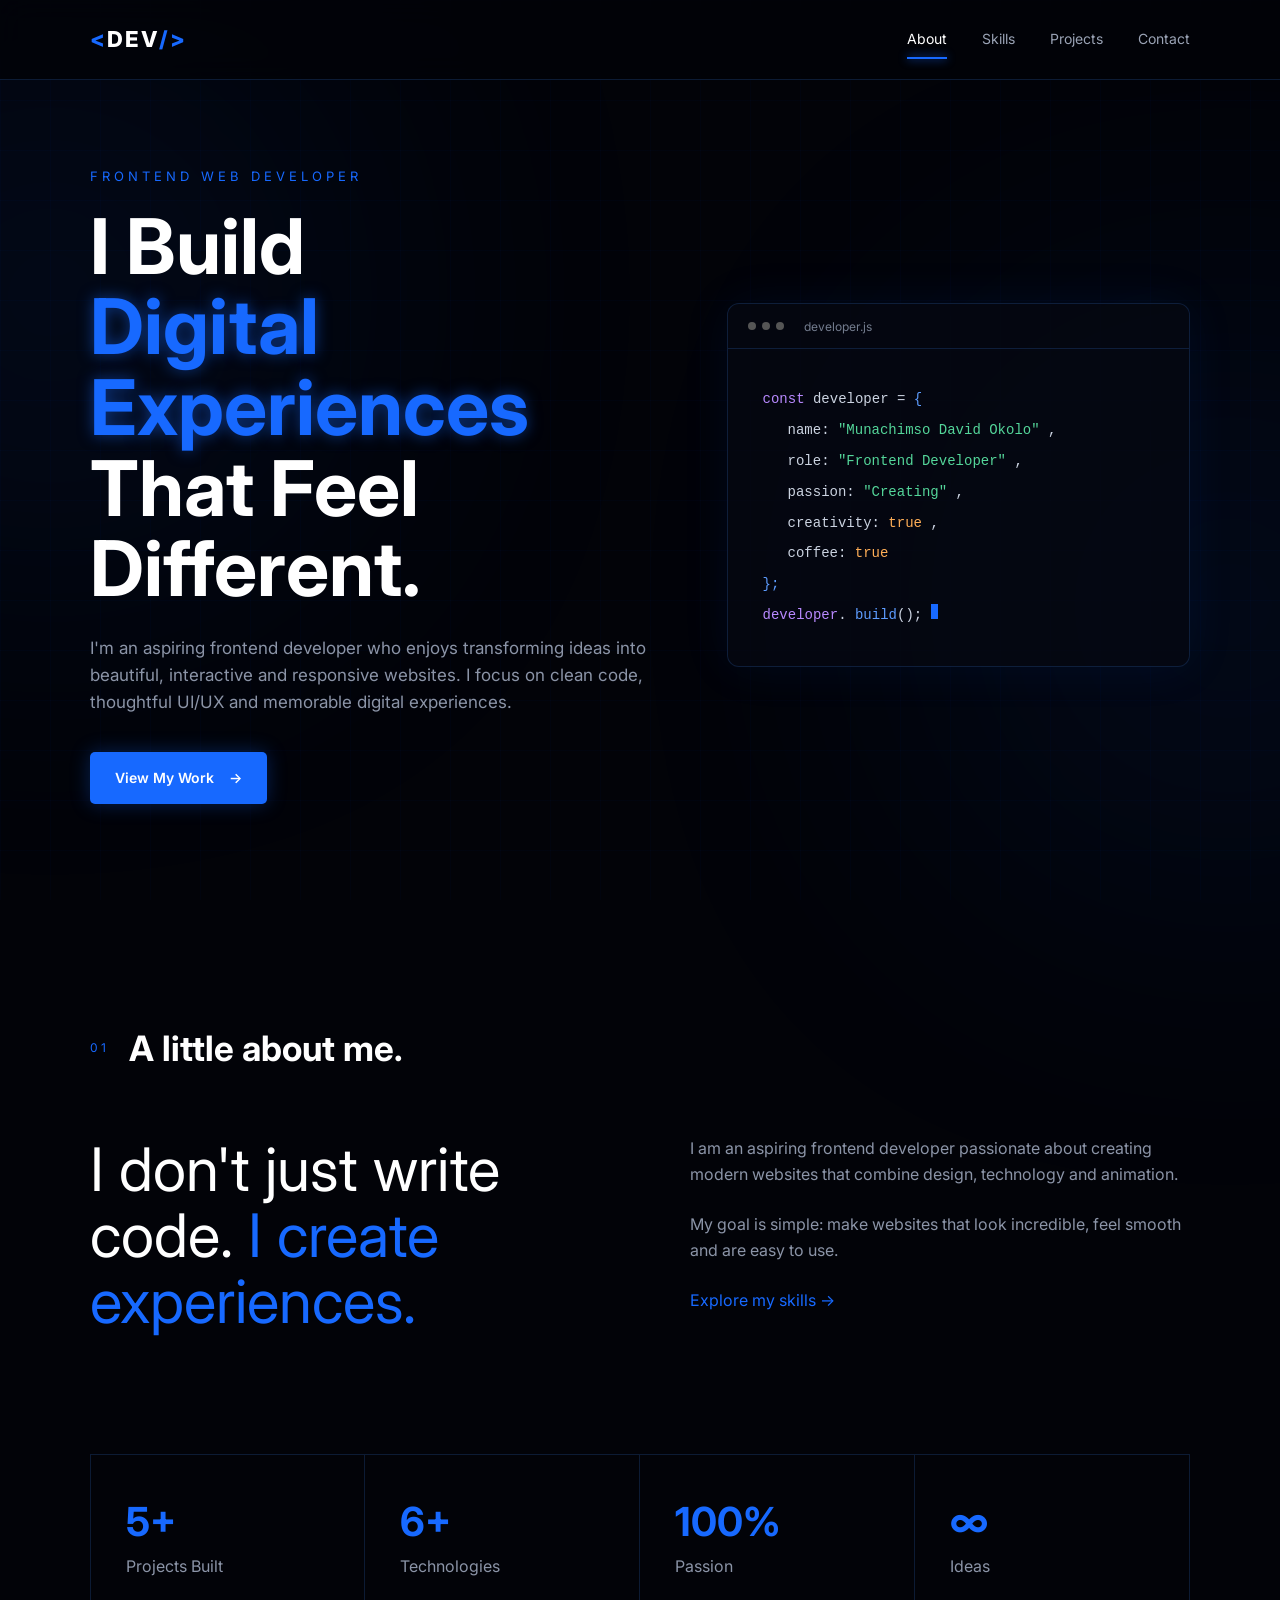
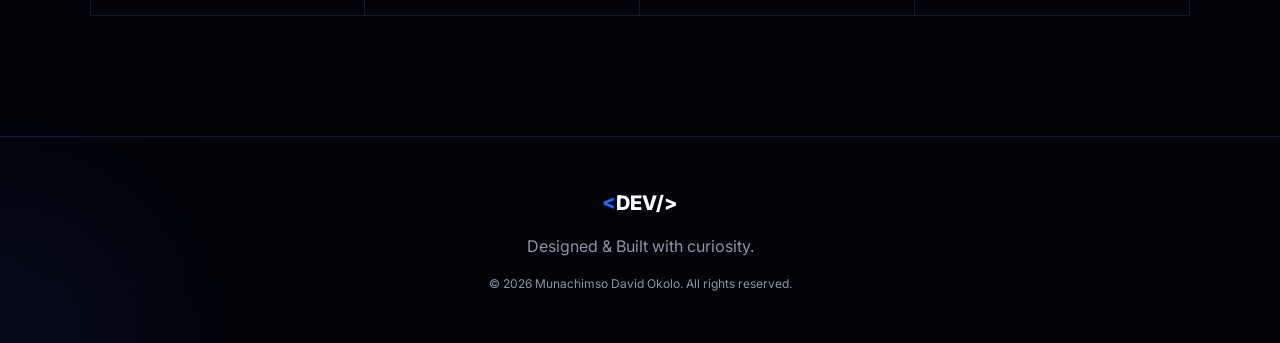
==== index.html @ 8f9ebcaf "portfolio website" ====
<!DOCTYPE html>
<html lang="en">

<head>
    <meta charset="UTF-8">

    <!-- Makes the website responsive on phones and tablets -->
    <meta name="viewport" content="width=device-width, initial-scale=1.0">

    <title>Munachimso David Okolo | Frontend Developer</title>

    <!-- Google Font -->
    <link rel="preconnect" href="https://fonts.googleapis.com">
    <link rel="preconnect" href="https://fonts.gstatic.com" crossorigin>

    <link href="https://fonts.googleapis.com/css2?family=Inter:wght@400;500;600;700;800&display=swap"
        rel="stylesheet">

    <!-- Our CSS file -->
    <link rel="stylesheet" href="css/style.css">
</head>

<body>

    <!-- =========================================
         LOADING SCREEN
    ========================================== -->

    <div class="loader">
        <div class="loader-text">LOADING<span>.</span></div>
    </div>


    <!-- =========================================
         NAVIGATION BAR
    ========================================== -->

    <header class="navbar">

        <a href="index.html" class="logo">
            <span>&lt;</span>DEV<span>/&gt;</span>
        </a>

        <!-- Mobile menu button -->
        <button class="menu-toggle" id="menuToggle">
            ☰
        </button>

        <nav id="navMenu">

            <a href="index.html" class="active">
                About
            </a>

            <a href="skills.html">
                Skills
            </a>

            <a href="projects.html">
                Projects
            </a>

            <a href="contact.html">
                Contact
            </a>

        </nav>

    </header>


    <!-- =========================================
         ANIMATED BACKGROUND
    ========================================== -->

    <div class="background-grid"></div>

    <div class="glow glow-one"></div>
    <div class="glow glow-two"></div>


    <!-- =========================================
         HERO / ABOUT SECTION
    ========================================== -->

    <main>

        <section class="hero">

            <div class="hero-content reveal">

                <p class="small-title">
                    FRONTEND WEB DEVELOPER
                </p>

                <h1>
                    I Build
                    <span>Digital Experiences</span>
                    That Feel Different.
                </h1>

                <p class="hero-description">
                    I'm an aspiring frontend developer who enjoys transforming ideas
                    into beautiful, interactive and responsive websites.
                    I focus on clean code, thoughtful UI/UX and memorable
                    digital experiences.
                </p>


                <!-- Buttons -->

                <div class="hero-buttons">

                    <a href="projects.html" class="btn primary-btn">
                        View My Work
                        <span>→</span>
                    </a>

                    <!-- <a href="contact.html" class="btn secondary-btn">
                        Let's Talk
                    </a> -->

                </div>

            </div>


            <!-- =====================================
                 DEVELOPER CODE CARD
            ====================================== -->

            <div class="code-card reveal">

                <div class="window-top">

                    <div class="window-dots">
                        <span></span>
                        <span></span>
                        <span></span>
                    </div>

                    <p>developer.js</p>

                </div>


                <div class="code-content">

                    <p>
                        <span class="purple">const</span>
                        developer =
                        <span class="blue">{</span>
                    </p>

                    <p class="indent">
                        name:
                        <span class="green">
                            "Munachimso David Okolo"
                        </span>,
                    </p>

                    <p class="indent">
                        role:
                        <span class="green">
                            "Frontend Developer"
                        </span>,
                    </p>

                    <p class="indent">
                        passion:
                        <span class="green">
                            "Creating"
                        </span>,
                    </p>

                    <p class="indent">
                        creativity:
                        <span class="orange">
                            true
                        </span>,
                    </p>

                    <p class="indent">
                        coffee:
                        <span class="orange">
                            true
                        </span>
                    </p>

                    <p>
                        <span class="blue">};</span>
                    </p>

                    <p class="cursor-line">
                        <span class="purple">developer</span>.
                        <span class="blue">build</span>();
                        <span class="typing-cursor"></span>
                    </p>

                </div>

            </div>

        </section>


        <!-- =========================================
             ABOUT ME SECTION
        ========================================== -->

        <section class="about-section reveal">

            <div class="section-heading">

                <span>01</span>

                <h2>
                    A little about me.
                </h2>

            </div>

            <div class="about-grid">

                <div>

                    <p class="large-text">
                        I don't just write code.
                        <span>I create experiences.</span>
                    </p>

                </div>


                <div class="about-text">

                    <p>
                        I am an aspiring frontend developer passionate about
                        creating modern websites that combine design,
                        technology and animation.
                    </p>

                    <p>
                        My goal is simple: make websites that look
                        incredible, feel smooth and are easy to use.
                    </p>

                    <a href="skills.html" class="text-link">
                        Explore my skills →
                    </a>

                </div>

            </div>

        </section>


        <!-- =========================================
             QUICK STATS
        ========================================== -->

        <section class="stats reveal">

            <div class="stat-box">
                <h3>5+</h3>
                <p>Projects Built</p>
            </div>

            <div class="stat-box">
                <h3>6+</h3>
                <p>Technologies</p>
            </div>

            <div class="stat-box">
                <h3>100%</h3>
                <p>Passion</p>
            </div>

            <div class="stat-box">
                <h3>∞</h3>
                <p>Ideas</p>
            </div>

        </section>

    </main>


    <!-- =========================================
         FOOTER
    ========================================== -->

    <footer>

        <div class="footer-logo">
            &lt;DEV/&gt;
        </div>

        <p>
            Designed & Built with curiosity.
        </p>

        <p class="copyright">
            © 2026 Munachimso David Okolo. All rights reserved.
        </p>

    </footer>


    <!-- JavaScript -->
    <script src="js/script.js"></script>

</body>

</html>
---- css/style.css ----
/* =====================================================
   GLOBAL SETTINGS
   ===================================================== */

/* Remove default browser spacing */
* {
    margin: 0;
    padding: 0;
    box-sizing: border-box;
}


/* Smooth scrolling when clicking links */
html {
    scroll-behavior: smooth;
}


/* Main body styling */
body {

    background: #020308;

    color: #ffffff;

    font-family: "Inter", sans-serif;

    line-height: 1.6;

    overflow-x: hidden;
}


/* Royal blue used throughout the website */
:root {

    --blue: #1769ff;

    --bright-blue: #3d8bff;

    --dark-blue: #071a42;

    --black: #020308;

    --gray: #8b94a7;

    --light-gray: #c7ccda;

    --border: rgba(61, 139, 255, 0.18);

}


/* Remove default link styling */
a {
    color: inherit;
    text-decoration: none;
}


/* =====================================================
   LOADING SCREEN
   ===================================================== */

.loader {

    position: fixed;

    inset: 0;

    background: #020308;

    z-index: 9999;

    display: flex;

    justify-content: center;

    align-items: center;

    animation: loaderOut 1s ease 1.5s forwards;
}


.loader-text {

    font-size: 18px;

    letter-spacing: 5px;

    color: white;

}


.loader-text span {

    color: var(--blue);

    animation: blink 0.7s infinite;

}


/* Loader animation */
@keyframes loaderOut {

    to {
        opacity: 0;
        visibility: hidden;
    }

}


@keyframes blink {

    50% {
        opacity: 0;
    }

}


/* =====================================================
   NAVIGATION
   ===================================================== */

.navbar {

    position: fixed;

    top: 0;

    left: 0;

    width: 100%;

    height: 80px;

    padding: 0 7%;

    display: flex;

    align-items: center;

    justify-content: space-between;

    background: rgba(2, 3, 8, 0.8);

    backdrop-filter: blur(15px);

    border-bottom: 1px solid var(--border);

    z-index: 1000;

}


/* Logo */

.logo {

    font-size: 22px;

    font-weight: 800;

    letter-spacing: 2px;

}


.logo span {

    color: var(--blue);

}


/* Navigation links */

nav {

    display: flex;

    gap: 35px;

}


nav a {

    color: #9aa3b5;

    font-size: 14px;

    transition: 0.3s;

    position: relative;

}


/* Blue line underneath navigation link */

nav a::after {

    content: "";

    position: absolute;

    bottom: -8px;

    left: 0;

    width: 0;

    height: 2px;

    background: var(--blue);

    box-shadow: 0 0 10px var(--blue);

    transition: 0.3s;

}


nav a:hover,
nav a.active {

    color: white;

}


nav a:hover::after,
nav a.active::after {

    width: 100%;

}


/* Mobile menu button */

.menu-toggle {

    display: none;

    background: transparent;

    color: white;

    border: none;

    font-size: 25px;

    cursor: pointer;

}


/* =====================================================
   ANIMATED BACKGROUND GRID
   ===================================================== */

.background-grid {

    position: fixed;

    inset: 0;

    z-index: -3;

    opacity: 0.35;

    background-image:

        linear-gradient(
            rgba(23, 105, 255, 0.08) 1px,
            transparent 1px
        ),

        linear-gradient(
            90deg,
            rgba(23, 105, 255, 0.08) 1px,
            transparent 1px
        );

    background-size: 50px 50px;

    animation: gridMove 20s linear infinite;

}


@keyframes gridMove {

    from {
        transform: translateY(0);
    }

    to {
        transform: translateY(50px);
    }

}


/* =====================================================
   GLOWING BACKGROUND EFFECTS
   ===================================================== */

.glow {

    position: fixed;

    width: 500px;

    height: 500px;

    border-radius: 50%;

    background: var(--blue);

    filter: blur(180px);

    opacity: 0.12;

    z-index: -2;

    pointer-events: none;

}


.glow-one {

    top: 5%;

    left: -200px;

}


.glow-two {

    right: -200px;

    bottom: 5%;

}


/* =====================================================
   HERO
   ===================================================== */

.hero {

    min-height: 100vh;

    padding: 150px 7% 80px;

    display: grid;

    grid-template-columns: 1.1fr 0.9fr;

    gap: 70px;

    align-items: center;

}


.small-title {

    color: var(--blue);

    font-size: 13px;

    letter-spacing: 4px;

    margin-bottom: 20px;

}


.hero h1 {

    font-size: clamp(45px, 6vw, 82px);

    line-height: 1.05;

    max-width: 850px;

}


.hero h1 span {

    display: block;

    color: var(--blue);

    text-shadow:
        0 0 15px rgba(23, 105, 255, 0.5);

}


.hero-description {

    max-width: 650px;

    margin-top: 25px;

    color: var(--gray);

    font-size: 17px;

}


/* =====================================================
   BUTTONS
   ===================================================== */

.hero-buttons {

    display: flex;

    gap: 15px;

    margin-top: 35px;

}


.btn {

    display: inline-flex;

    align-items: center;

    gap: 15px;

    padding: 15px 25px;

    border-radius: 5px;

    font-weight: 600;

    font-size: 14px;

    transition: 0.3s;

}


.primary-btn {

    background: var(--blue);

    color: white;

    box-shadow:
        0 0 20px rgba(23, 105, 255, 0.3);

}


.primary-btn:hover {

    transform: translateY(-4px);

    box-shadow:
        0 0 35px rgba(23, 105, 255, 0.6);

}


/* .secondary-btn {

    border: 1px solid var(--border);

    color: white;

}


.secondary-btn:hover {

    border-color: var(--blue);

    color: var(--bright-blue);

} */


/* =====================================================
   CODE CARD
   ===================================================== */

.code-card {

    background: rgba(5, 8, 18, 0.8);

    border: 1px solid var(--border);

    border-radius: 12px;

    box-shadow:
        0 0 50px rgba(23, 105, 255, 0.08);

    overflow: hidden;

    transform: perspective(1000px) rotateY(-5deg);

    transition: 0.5s;

}


.code-card:hover {

    transform:
        perspective(1000px)
        rotateY(0deg)
        translateY(-8px);

    box-shadow:
        0 0 60px rgba(23, 105, 255, 0.2);

}


.window-top {

    height: 45px;

    display: flex;

    align-items: center;

    gap: 20px;

    padding: 0 20px;

    border-bottom: 1px solid var(--border);

}


.window-top p {

    color: #737c8e;

    font-size: 12px;

}


.window-dots {

    display: flex;

    gap: 6px;

}


.window-dots span {

    width: 8px;

    height: 8px;

    border-radius: 50%;

    background: #555;

}


.code-content {

    padding: 35px;

    font-family: monospace;

    font-size: 14px;

    line-height: 2.2;

    color: #cbd3e1;

}


.indent {

    padding-left: 25px;

}


.purple {
    color: #b889ff;
}


.blue {
    color: #5d9cff;
}


.green {
    color: #54d69a;
}


.orange {
    color: #ffae57;
}


/* Cursor animation */

.typing-cursor {

    display: inline-block;

    width: 7px;

    height: 15px;

    background: var(--blue);

    animation: blink 0.8s infinite;

}


/* =====================================================
   GENERAL SECTION
   ===================================================== */

.about-section {

    padding: 120px 7%;

}


.section-heading {

    display: flex;

    gap: 20px;

    align-items: center;

    margin-bottom: 60px;

}


.section-heading span,
.section-number {

    color: var(--blue);

    font-size: 12px;

    letter-spacing: 3px;

}


.section-heading h2 {

    font-size: 35px;

}


.about-grid {

    display: grid;

    grid-template-columns: 1fr 1fr;

    gap: 100px;

}


.large-text {

    font-size: clamp(35px, 5vw, 60px);

    line-height: 1.1;

}


.large-text span {

    color: var(--blue);

}


.about-text {

    color: var(--gray);

}


.about-text p {

    margin-bottom: 25px;

}


.text-link {

    color: var(--blue);

}


/* =====================================================
   STATS
   ===================================================== */

.stats {

    display: grid;

    grid-template-columns: repeat(4, 1fr);

    margin: 0 7% 120px;

    border: 1px solid var(--border);

}


.stat-box {

    padding: 35px;

    border-right: 1px solid var(--border);

}


.stat-box:last-child {

    border-right: none;

}


.stat-box h3 {

    font-size: 40px;

    color: var(--blue);

}


.stat-box p {

    color: var(--gray);

}


/* =====================================================
   PAGE CONTAINER
   ===================================================== */

.page-container {

    padding: 150px 7% 100px;

}


.page-heading {

    max-width: 850px;

    margin-bottom: 80px;

}


.page-heading h1 {

    font-size: clamp(45px, 6vw, 80px);

    line-height: 1;

    margin: 20px 0;

}


.page-heading h1 span {

    color: var(--blue);

}


.page-heading p {

    color: var(--gray);

    max-width: 600px;

}


/* =====================================================
   SKILLS
   ===================================================== */

.skills-grid {

    display: grid;

    grid-template-columns: repeat(3, 1fr);

    gap: 20px;

}


.skill-card {

    padding: 35px;

    border: 1px solid var(--border);

    background: rgba(5, 8, 18, 0.7);

    transition: 0.4s;

}


.skill-card:hover {

    transform: translateY(-10px);

    border-color: var(--blue);

    box-shadow:
        0 10px 40px rgba(23, 105, 255, 0.15);

}


.skill-icon {

    width: 55px;

    height: 55px;

    display: flex;

    align-items: center;

    justify-content: center;

    border: 1px solid var(--blue);

    color: var(--blue);

    margin-bottom: 25px;

    font-weight: bold;

}


.skill-card h3 {

    margin-bottom: 10px;

}


.skill-card p {

    color: var(--gray);

    font-size: 14px;

    margin-bottom: 25px;

}


.skill-bar {

    height: 4px;

    background: #141a27;

    margin-bottom: 8px;

}


.skill-bar span {

    display: block;

    height: 100%;

    background: var(--blue);

    box-shadow:
        0 0 10px var(--blue);

}


.skill-card small {

    color: var(--blue);

}


/* =====================================================
   PHILOSOPHY
   ===================================================== */

.philosophy {

    margin-top: 120px;

    padding: 60px;

    border: 1px solid var(--border);

    display: grid;

    grid-template-columns: 1fr 1fr;

    gap: 50px;

}


.philosophy h2 {

    font-size: 40px;

    margin-top: 20px;

}


.philosophy h2 span {

    color: var(--blue);

}


.philosophy > p {

    color: var(--gray);

    align-self: center;

}


/* =====================================================
   PROJECTS
   ===================================================== */

.project-card {

    display: grid;

    grid-template-columns: 1fr 1fr;

    gap: 60px;

    align-items: center;

    margin-bottom: 100px;

}


.project-card.reverse .project-image {

    order: 2;

}


.project-image {

    position: relative;

    overflow: hidden;

    border: 1px solid var(--border);

}


.project-image img {

    display: block;

    width: 100%;

    height: 400px;

    object-fit: cover;

    transition: 0.7s;

    filter: grayscale(30%);

}


.project-image:hover img {

    transform: scale(1.08);

    filter: grayscale(0%);

}


.project-number {

    position: absolute;

    top: 20px;

    left: 20px;

    background: var(--blue);

    padding: 8px 14px;

    font-size: 12px;

    box-shadow:
        0 0 20px rgba(23, 105, 255, 0.5);

}


.project-type {

    color: var(--blue);

    font-size: 11px;

    letter-spacing: 3px;

}


.project-info h2 {

    font-size: 45px;

    margin: 15px 0;

}


.project-info > p {

    color: var(--gray);

    margin-bottom: 25px;

}


.technologies {

    display: flex;

    gap: 10px;

    flex-wrap: wrap;

    margin-bottom: 30px;

}


.technologies span {

    border: 1px solid var(--border);

    padding: 7px 12px;

    font-size: 11px;

    color: #aeb6c6;

}


.project-links {

    display: flex;

    gap: 25px;

}


.project-link {

    color: white;

    border-bottom: 1px solid var(--blue);

    padding-bottom: 5px;

    transition: 0.3s;

}


.project-link:hover {

    color: var(--blue);

}


/* =====================================================
   CONTACT
   ===================================================== */

.contact-grid {

    display: grid;

    grid-template-columns: 0.8fr 1.2fr;

    gap: 100px;

}


.contact-info h2 {

    font-size: 40px;

    margin-bottom: 20px;

}


.contact-info > p {

    color: var(--gray);

    margin-bottom: 50px;

}


.contact-item {

    padding: 20px 0;

    border-bottom: 1px solid var(--border);

}


.contact-item span {

    display: block;

    color: var(--blue);

    font-size: 12px;

    text-transform: uppercase;

    letter-spacing: 2px;

    margin-bottom: 5px;

}


.contact-item a,
.contact-item p {

    color: #d4d8e2;

}


/* Social links */

.social-links {

    display: flex;

    gap: 20px;

    margin-top: 30px;

}


.social-links a {

    color: var(--gray);

    transition: 0.3s;

}


.social-links a:hover {

    color: var(--blue);

}


/* Contact form */

/* .contact-form {

    padding: 40px;

    border: 1px solid var(--border);

    background: rgba(5, 8, 18, 0.7);

} */


/* .input-group {

    margin-bottom: 25px;

} */


/* .input-group label {

    display: block;

    color: #cbd1dd;

    font-size: 13px;

    margin-bottom: 8px;

}


.input-group input,
.input-group textarea {

    width: 100%;

    padding: 15px;

    background: #050811;

    border: 1px solid var(--border);

    color: white;

    outline: none;

    font-family: inherit;

    transition: 0.3s;

}


.input-group input:focus,
.input-group textarea:focus {

    border-color: var(--blue);

    box-shadow:
        0 0 15px rgba(23, 105, 255, 0.1);

}


.input-group textarea {

    resize: vertical;

} */


/* Form message */

/* #formMessage {

    margin-top: 20px;

    color: var(--blue);

} */


/* =====================================================
   FOOTER
   ===================================================== */

footer {

    padding: 50px 7%;

    border-top: 1px solid var(--border);

    text-align: center;

    color: var(--gray);

}


.footer-logo {

    color: white;

    font-weight: 800;

    font-size: 20px;

    margin-bottom: 15px;

}


.footer-logo::first-letter {

    color: var(--blue);

}


.copyright {

    margin-top: 15px;

    font-size: 12px;

}


/* =====================================================
   SCROLL REVEAL ANIMATION
   ===================================================== */

.reveal {

    opacity: 0;

    transform: translateY(40px);

    transition:
        opacity 0.8s ease,
        transform 0.8s ease;

}


.reveal.show {

    opacity: 1;

    transform: translateY(0);

}


/* =====================================================
   RESPONSIVE DESIGN
   ===================================================== */

@media (max-width: 900px) {


    /* Mobile navigation */

    .menu-toggle {

        display: block;

    }


    nav {

        position: absolute;

        top: 80px;

        left: 0;

        width: 100%;

        padding: 25px;

        background: #050811;

        border-bottom: 1px solid var(--border);

        display: none;

        flex-direction: column;

        gap: 20px;

    }


    nav.show {

        display: flex;

    }


    /* Hero */

    .hero {

        grid-template-columns: 1fr;

    }


    .code-card {

        transform: none;

    }


    /* About */

    .about-grid {

        grid-template-columns: 1fr;

        gap: 40px;

    }


    /* Stats */

    .stats {

        grid-template-columns: repeat(2, 1fr);

    }


    .stat-box:nth-child(2) {

        border-right: none;

    }


    /* Skills */

    .skills-grid {

        grid-template-columns: repeat(2, 1fr);

    }


    /* Philosophy */

    .philosophy {

        grid-template-columns: 1fr;

    }


    /* Projects */

    .project-card {

        grid-template-columns: 1fr;

        gap: 30px;

    }


    .project-card.reverse .project-image {

        order: initial;

    }


    /* Contact */

    .contact-grid {

        grid-template-columns: 1fr;

        gap: 50px;

    }

}


@media (max-width: 600px) {


    .navbar {

        padding: 0 5%;

    }


    .hero {

        padding-left: 5%;

        padding-right: 5%;

    }


    .page-container {

        padding-left: 5%;

        padding-right: 5%;

    }


    .hero h1 {

        font-size: 45px;

    }


    .hero-buttons {

        flex-direction: column;

        align-items: flex-start;

    }


    .code-content {

        padding: 20px;

        font-size: 11px;

    }


    .skills-grid {

        grid-template-columns: 1fr;

    }


    .stats {

        margin-left: 5%;

        margin-right: 5%;

    }


    .stat-box {

        padding: 25px;

    }


    .project-info h2 {

        font-size: 35px;

    }


    .project-image img {

        height: 280px;

    }


    .philosophy {

        padding: 30px;

    }


    .contact-form {

        padding: 25px;

    }

}
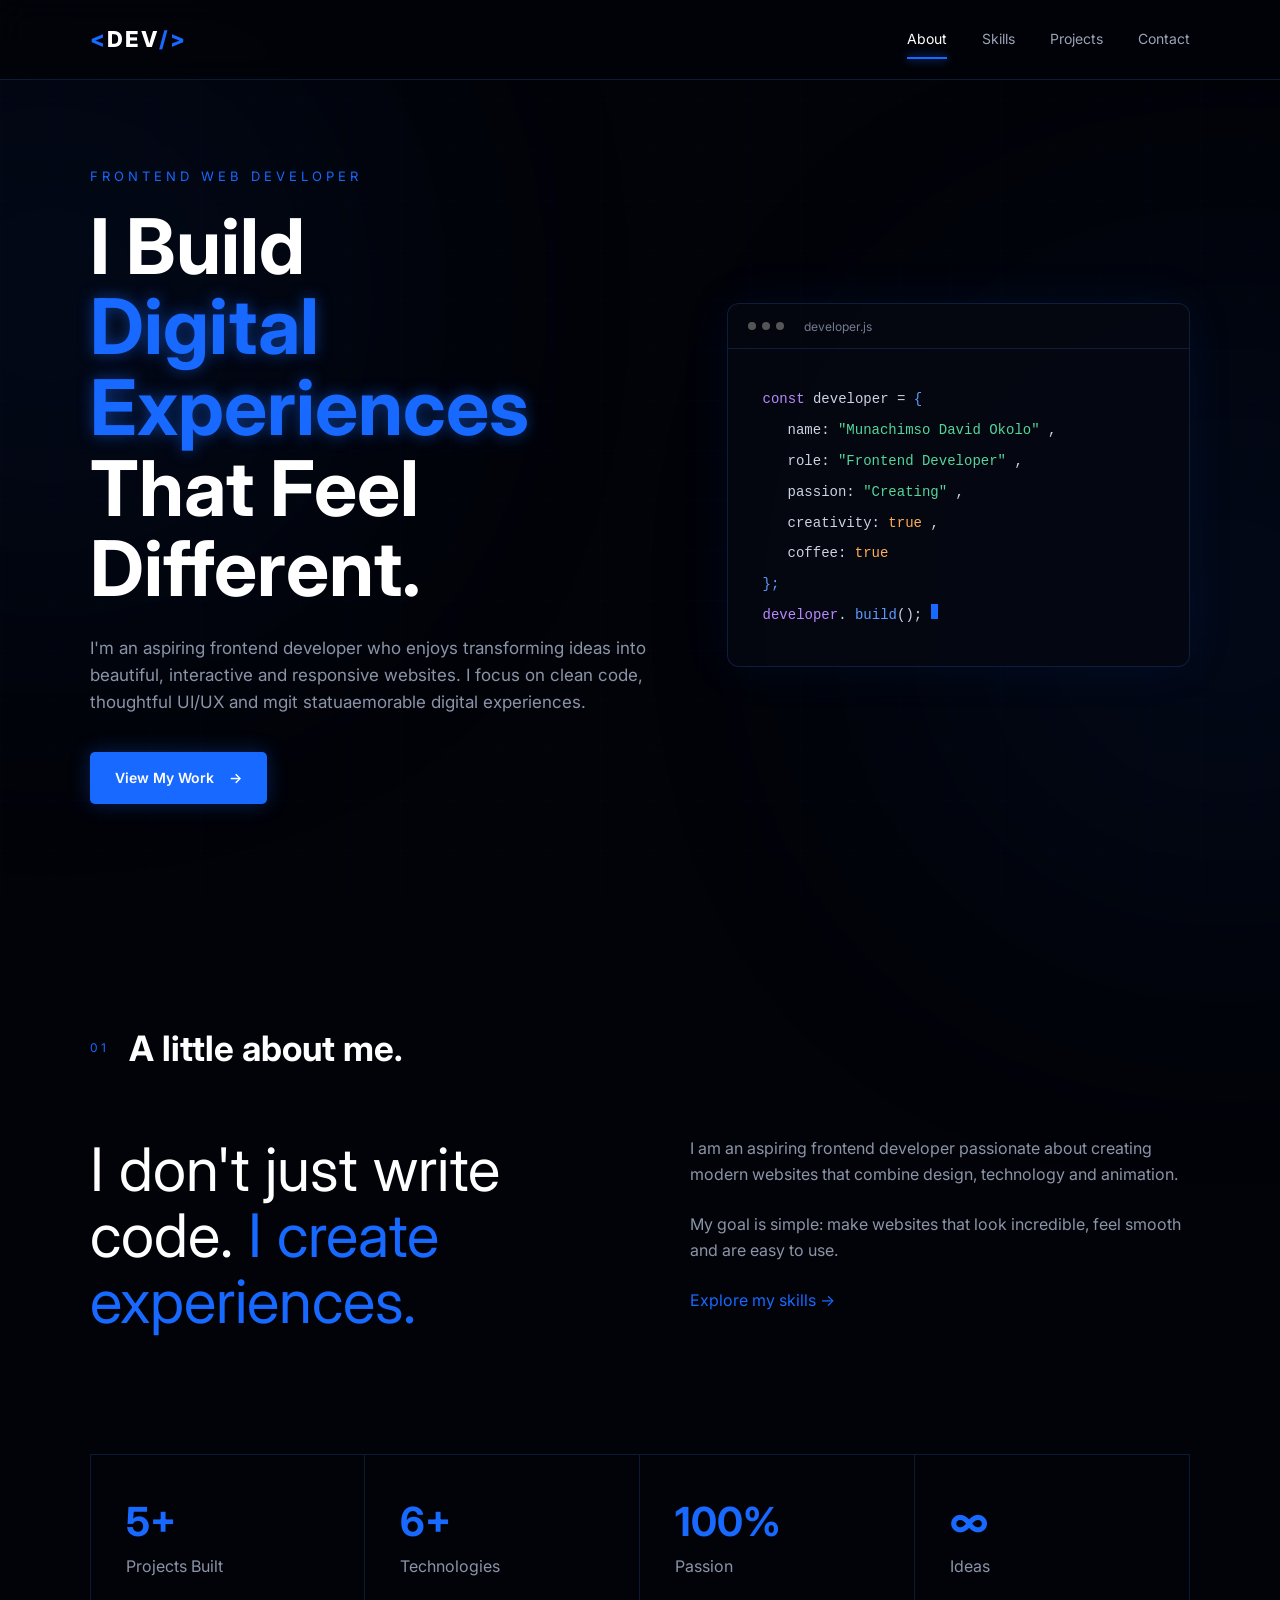
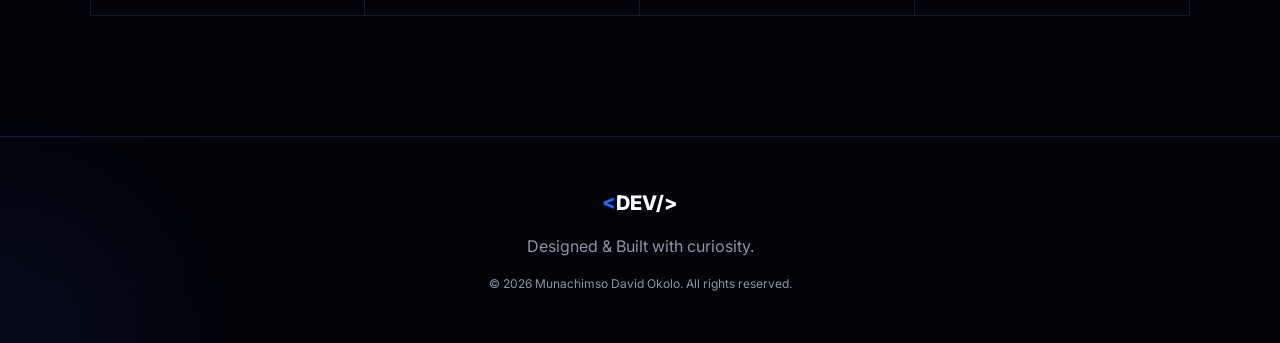
==== commit a1aafb61: "made changes to the hero" ====
--- a/index.html
+++ b/index.html
@@ -102,7 +102,7 @@
                 <p class="hero-description">
                     I'm an aspiring frontend developer who enjoys transforming ideas
                     into beautiful, interactive and responsive websites.
-                    I focus on clean code, thoughtful UI/UX and memorable
+                    I focus on clean code, thoughtful UI/UX and mgit statuaemorable
                     digital experiences.
                 </p>
 
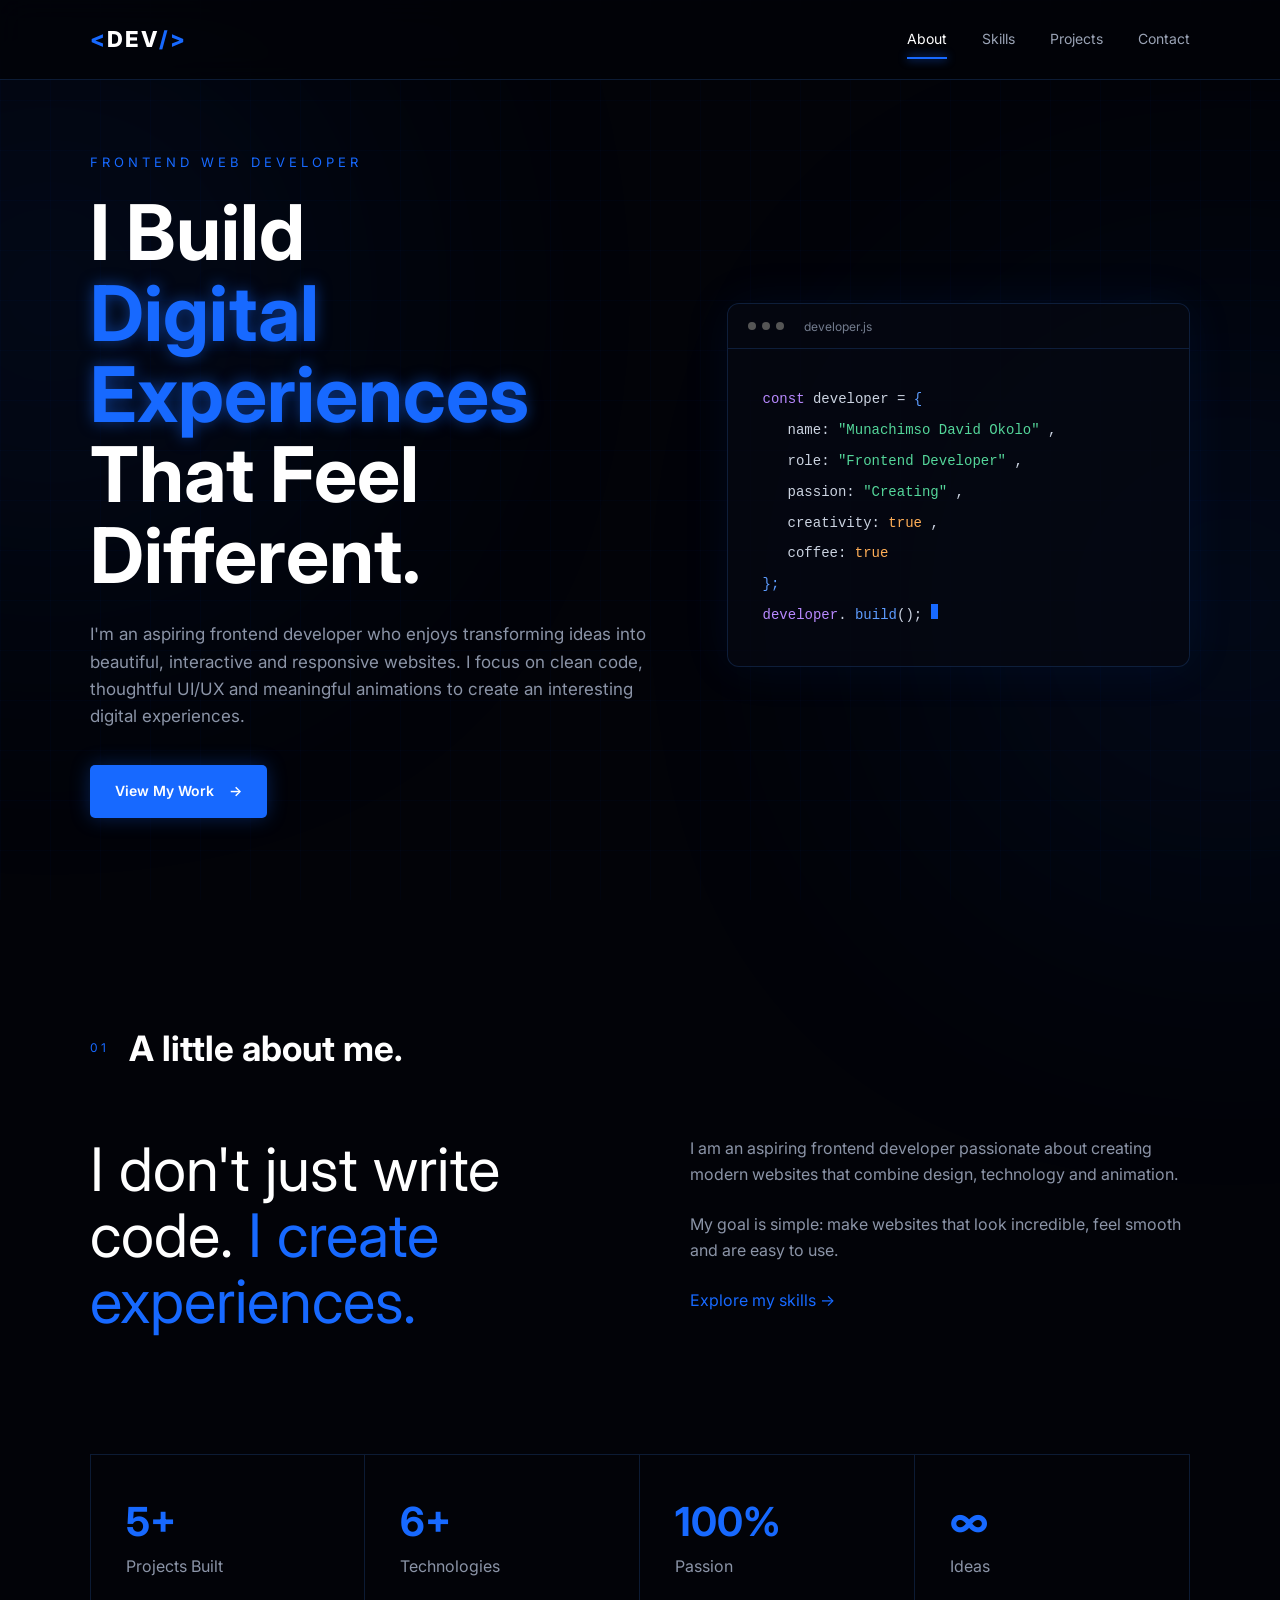
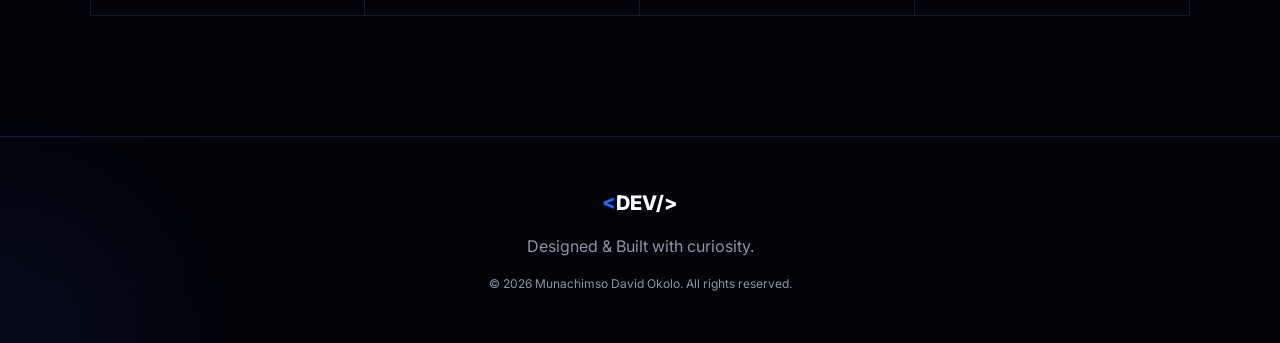
==== commit 7ff47016: "made changes to the hero discription" ====
--- a/index.html
+++ b/index.html
@@ -102,8 +102,8 @@
                 <p class="hero-description">
                     I'm an aspiring frontend developer who enjoys transforming ideas
                     into beautiful, interactive and responsive websites.
-                    I focus on clean code, thoughtful UI/UX and mgit statuaemorable
-                    digital experiences.
+                    I focus on clean code, thoughtful UI/UX and meaningful animations to create
+                    an interesting digital experiences.
                 </p>
 
 
